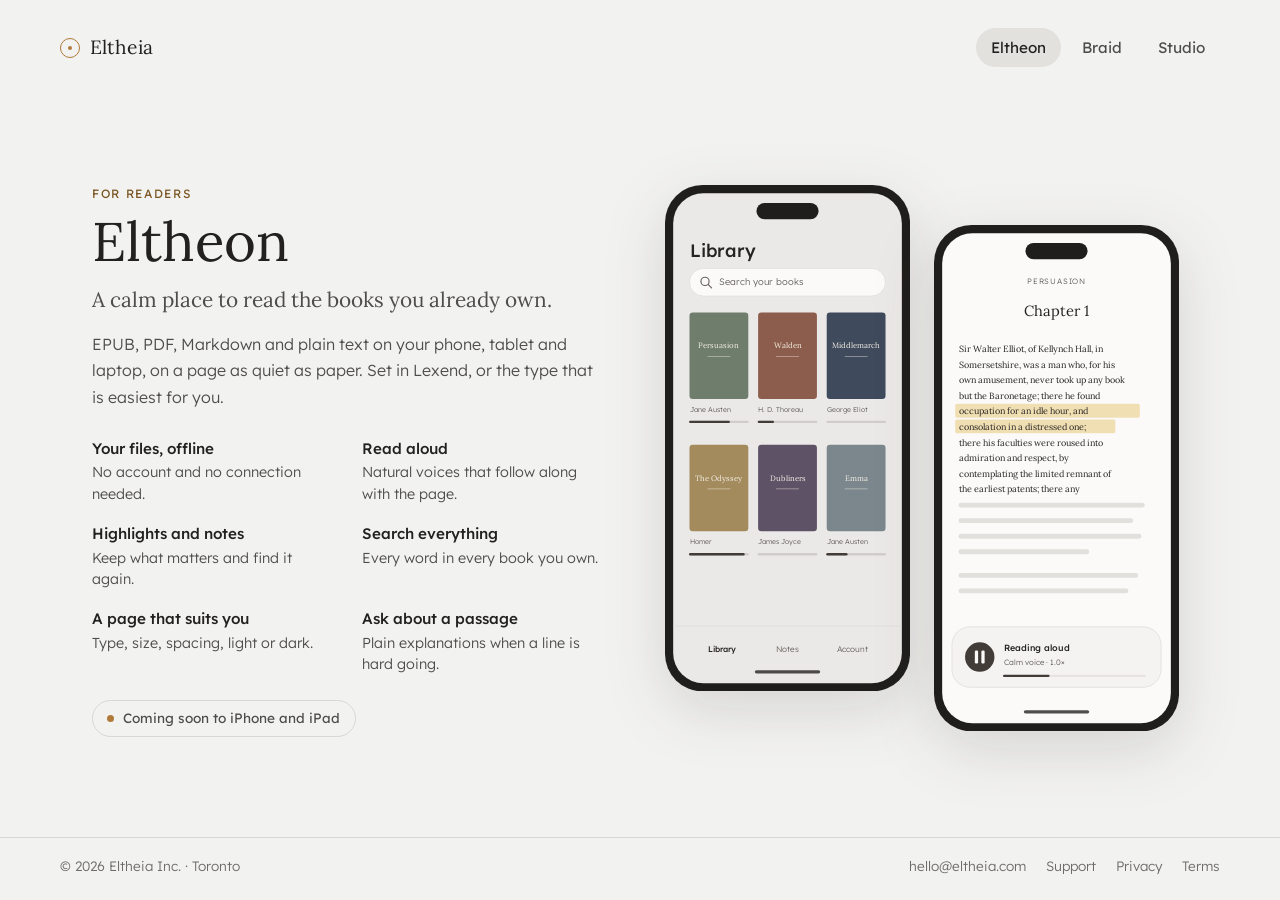
==== eltheon.html @ 0a736877 "Tabbed site: Eltheon, Braid and Studio pages with app previews, Lexend text" ====
<!doctype html>
<html lang="en">
<head>
<meta charset="utf-8">
<meta name="viewport" content="width=device-width, initial-scale=1">
<title>Eltheon · Eltheia</title>
<meta name="description" content="Eltheon is a calm reader for the EPUB, PDF, Markdown and text files you already own, with read aloud, highlights and notes.">
<link rel="icon" href="/favicon.svg" type="image/svg+xml">
<link rel="preconnect" href="https://fonts.googleapis.com">
<link rel="preconnect" href="https://fonts.gstatic.com" crossorigin>
<link href="https://fonts.googleapis.com/css2?family=Lexend:wght@300;400;500&family=Lora:wght@400;500&display=swap" rel="stylesheet">
<link rel="stylesheet" href="/style.css">
</head>
<body>
<header class="top">
  <a class="brand" href="/"><span class="dot sm" aria-hidden="true"></span>Eltheia</a>
  <nav class="tabs"><a href="/eltheon" aria-current="page">Eltheon</a><a href="/braid">Braid</a><a href="/studio">Studio</a></nav>
</header>
<main class="app">
  <div>
    <span class="label">For readers</span>
    <h1>Eltheon</h1>
    <p class="lede">A calm place to read the books you already own.</p>
    <p>EPUB, PDF, Markdown and plain text on your phone, tablet and laptop, on a page as quiet as paper. Set in Lexend, or the type that is easiest for you.</p>
    <ul class="features">
      <li><strong>Your files, offline</strong>No account and no connection needed.</li>
      <li><strong>Read aloud</strong>Natural voices that follow along with the page.</li>
      <li><strong>Highlights and notes</strong>Keep what matters and find it again.</li>
      <li><strong>Search everything</strong>Every word in every book you own.</li>
      <li><strong>A page that suits you</strong>Type, size, spacing, light or dark.</li>
      <li><strong>Ask about a passage</strong>Plain explanations when a line is hard going.</li>
    </ul>
    <span class="status">Coming soon to iPhone and iPad</span>
  </div>

  <div class="shots phones">
    <svg viewBox="0 0 300 620" role="img" aria-label="Eltheon library screen with six book covers">
      <rect width="300" height="620" rx="46" fill="#1f1e1c"/>
      <rect x="10" y="10" width="280" height="600" rx="37" fill="#ebe9e7"/>
      <rect x="112" y="22" width="76" height="20" rx="10" fill="#1f1e1c"/>
      <text x="30" y="88" font-family="Lexend, sans-serif" font-size="22" font-weight="500" fill="#262421">Library</text>
      <rect x="30" y="102" width="240" height="34" rx="17" fill="#fbfaf9" stroke="#dfdedb"/>
      <circle cx="49" cy="118" r="5" fill="none" stroke="#66635f" stroke-width="1.4"/>
      <line x1="53" y1="122" x2="57" y2="126" stroke="#66635f" stroke-width="1.4" stroke-linecap="round"/>
      <text x="66" y="123" font-family="Lexend, sans-serif" font-size="11.5" font-weight="300" fill="#66635f">Search your books</text>
      <g font-family="Lora, serif" font-size="9.5" fill="#f6f1e6" text-anchor="middle">
        <rect x="30" y="156" width="72" height="106" rx="4" fill="#6f7d6c"/><text x="66" y="200">Persuasion</text><line x1="52" y1="210" x2="80" y2="210" stroke="#f6f1e6" stroke-opacity=".5"/>
        <rect x="114" y="156" width="72" height="106" rx="4" fill="#8c5d4c"/><text x="150" y="200">Walden</text><line x1="136" y1="210" x2="164" y2="210" stroke="#f6f1e6" stroke-opacity=".5"/>
        <rect x="198" y="156" width="72" height="106" rx="4" fill="#3f4a5c"/><text x="234" y="200">Middlemarch</text><line x1="220" y1="210" x2="248" y2="210" stroke="#f6f1e6" stroke-opacity=".5"/>
        <rect x="30" y="318" width="72" height="106" rx="4" fill="#a38b5e"/><text x="66" y="362">The Odyssey</text><line x1="52" y1="372" x2="80" y2="372" stroke="#f6f1e6" stroke-opacity=".5"/>
        <rect x="114" y="318" width="72" height="106" rx="4" fill="#5e5266"/><text x="150" y="362">Dubliners</text><line x1="136" y1="372" x2="164" y2="372" stroke="#f6f1e6" stroke-opacity=".5"/>
        <rect x="198" y="318" width="72" height="106" rx="4" fill="#7b878c"/><text x="234" y="362">Emma</text><line x1="220" y1="372" x2="248" y2="372" stroke="#f6f1e6" stroke-opacity=".5"/>
      </g>
      <g font-family="Lexend, sans-serif" font-size="8.5" font-weight="300" fill="#605d59">
        <text x="30" y="278">Jane Austen</text><text x="114" y="278">H. D. Thoreau</text><text x="198" y="278">George Eliot</text>
        <text x="30" y="440">Homer</text><text x="114" y="440">James Joyce</text><text x="198" y="440">Jane Austen</text>
      </g>
      <g stroke-width="3" stroke-linecap="round">
        <line x1="31" y1="290" x2="101" y2="290" stroke="#d0cdca"/><line x1="31" y1="290" x2="78" y2="290" stroke="#413c38"/>
        <line x1="115" y1="290" x2="185" y2="290" stroke="#d0cdca"/><line x1="115" y1="290" x2="132" y2="290" stroke="#413c38"/>
        <line x1="199" y1="290" x2="269" y2="290" stroke="#d0cdca"/>
        <line x1="31" y1="452" x2="101" y2="452" stroke="#d0cdca"/><line x1="31" y1="452" x2="96" y2="452" stroke="#413c38"/>
        <line x1="115" y1="452" x2="185" y2="452" stroke="#d0cdca"/>
        <line x1="199" y1="452" x2="269" y2="452" stroke="#d0cdca"/><line x1="199" y1="452" x2="222" y2="452" stroke="#413c38"/>
      </g>
      <line x1="10" y1="540" x2="290" y2="540" stroke="#dfdedb"/>
      <g font-family="Lexend, sans-serif" font-size="10" text-anchor="middle">
        <text x="70" y="572" fill="#262421" font-weight="500">Library</text>
        <text x="150" y="572" fill="#66635f" font-weight="300">Notes</text>
        <text x="230" y="572" fill="#66635f" font-weight="300">Account</text>
      </g>
      <rect x="110" y="594" width="80" height="4" rx="2" fill="#262421" opacity=".8"/>
    </svg>

    <svg viewBox="0 0 300 620" role="img" aria-label="Eltheon reading a page of Persuasion with a highlight and the read aloud bar">
      <rect width="300" height="620" rx="46" fill="#1f1e1c"/>
      <rect x="10" y="10" width="280" height="600" rx="37" fill="#fbfaf9"/>
      <rect x="112" y="22" width="76" height="20" rx="10" fill="#1f1e1c"/>
      <text x="150" y="72" text-anchor="middle" font-family="Lexend, sans-serif" font-size="9.5" font-weight="300" fill="#605d59" letter-spacing="1">PERSUASION</text>
      <text x="150" y="112" text-anchor="middle" font-family="Lora, serif" font-size="18" fill="#262421">Chapter 1</text>
      <rect x="26" y="219" width="226" height="17" rx="2" fill="#f1dfb4"/>
      <rect x="26" y="238" width="196" height="17" rx="2" fill="#f1dfb4"/>
      <g font-family="Lora, serif" font-size="11" fill="#262421">
        <text x="30" y="156">Sir Walter Elliot, of Kellynch Hall, in</text>
        <text x="30" y="175">Somersetshire, was a man who, for his</text>
        <text x="30" y="194">own amusement, never took up any book</text>
        <text x="30" y="213">but the Baronetage; there he found</text>
        <text x="30" y="232">occupation for an idle hour, and</text>
        <text x="30" y="251">consolation in a distressed one;</text>
        <text x="30" y="270">there his faculties were roused into</text>
        <text x="30" y="289">admiration and respect, by</text>
        <text x="30" y="308">contemplating the limited remnant of</text>
        <text x="30" y="327">the earliest patents; there any</text>
      </g>
      <g fill="#e2e0dc">
        <rect x="30" y="340" width="228" height="6" rx="3"/>
        <rect x="30" y="359" width="214" height="6" rx="3"/>
        <rect x="30" y="378" width="224" height="6" rx="3"/>
        <rect x="30" y="397" width="160" height="6" rx="3"/>
        <rect x="30" y="426" width="220" height="6" rx="3"/>
        <rect x="30" y="445" width="208" height="6" rx="3"/>
      </g>
      <rect x="22" y="492" width="256" height="74" rx="22" fill="#f5f3f1" stroke="#dfdedb"/>
      <circle cx="56" cy="529" r="18" fill="#413c38"/>
      <rect x="50" y="521" width="4" height="16" rx="1.5" fill="#fbfaf9"/>
      <rect x="58" y="521" width="4" height="16" rx="1.5" fill="#fbfaf9"/>
      <text x="86" y="522" font-family="Lexend, sans-serif" font-size="11" font-weight="500" fill="#262421">Reading aloud</text>
      <text x="86" y="539" font-family="Lexend, sans-serif" font-size="9.5" font-weight="300" fill="#605d59">Calm voice · 1.0×</text>
      <line x1="86" y1="552" x2="258" y2="552" stroke="#e6e4e1" stroke-width="3" stroke-linecap="round"/>
      <line x1="86" y1="552" x2="140" y2="552" stroke="#413c38" stroke-width="3" stroke-linecap="round"/>
      <rect x="110" y="594" width="80" height="4" rx="2" fill="#262421" opacity=".8"/>
    </svg>
  </div>
</main>
<footer class="site">
  <span>© 2026 Eltheia Inc. · Toronto</span>
  <nav>
    <a href="mailto:hello@eltheia.com">hello@eltheia.com</a>
    <a href="/support">Support</a>
    <a href="/privacy">Privacy</a>
    <a href="/terms">Terms</a>
  </nav>
</footer>
</body>
</html>
---- style.css ----
:root {
  --page: #f2f2f1;
  --card: #fafaf9;
  --ink: #222120;
  --ink-soft: #4f4d4a;
  --muted: #6f6c68;
  --line: #d9d7d3;
  --bronze: #b07a3a;
  --bronze-ink: #7a5420;
  --serif: "Lora", Georgia, serif;
  --sans: "Lexend", system-ui, -apple-system, "Segoe UI", sans-serif;
  color-scheme: light;
}
* { box-sizing: border-box; }
html { -webkit-text-size-adjust: 100%; }
body {
  margin: 0;
  min-height: 100vh;
  min-height: 100svh;
  display: flex;
  flex-direction: column;
  background: var(--page);
  color: var(--ink);
  font: 300 16px/1.65 var(--sans);
}
a { color: inherit; text-decoration: none; }
a:hover { color: var(--bronze-ink); }
p a, li a { text-decoration: underline; text-decoration-color: var(--line); text-underline-offset: 3px; }
strong { font-weight: 500; }

.label {
  font-size: 0.75rem;
  font-weight: 400;
  letter-spacing: 0.14em;
  text-transform: uppercase;
}

/* The mark: a bronze ring with a dot in it */
.dot {
  width: 42px;
  height: 42px;
  border: 1.5px solid var(--bronze);
  border-radius: 50%;
  display: grid;
  place-items: center;
  flex: none;
}
.dot::after {
  content: "";
  width: 6px;
  height: 6px;
  border-radius: 50%;
  background: var(--bronze);
}
.dot.sm { width: 20px; height: 20px; border-width: 1.25px; }
.dot.sm::after { width: 4px; height: 4px; }

/* Top bar with the tabs */
.top {
  display: flex;
  justify-content: space-between;
  align-items: center;
  gap: 1rem;
  padding: 1.75rem 3.75rem;
}
.top .label { color: var(--muted); }
.brand { display: flex; align-items: center; gap: 0.6rem; font: 400 1.2rem/1 var(--serif); letter-spacing: 0.02em; }
.tabs { display: flex; gap: 0.35rem; }
.tabs a {
  padding: 0.45rem 0.95rem;
  border-radius: 999px;
  font-size: 0.95rem;
  font-weight: 400;
  color: var(--ink-soft);
}
.tabs a:hover { color: var(--ink); background: #e8e7e4; }
.tabs a[aria-current="page"] { color: var(--ink); background: #e3e1dd; }

main { flex: 1; }

/* Home: one screen */
.home { display: flex; flex-direction: column; }
.mark {
  flex: 1;
  display: flex;
  flex-direction: column;
  align-items: center;
  justify-content: center;
  text-align: center;
  padding: 1rem 16px 3rem;
}
.mark h1 {
  font: 400 clamp(4rem, 13vw, 7.5rem)/1 var(--serif);
  letter-spacing: 0.02em;
  margin: 2rem 0 0;
}
.mark .say { color: var(--muted); margin-top: 2rem; letter-spacing: 0.18em; }
.mark .rule { width: 86px; height: 1px; background: var(--line); margin-top: 1.6rem; }
.mark .line { margin: 1.5rem 0 0; color: var(--ink-soft); font: 400 1.15rem/1.5 var(--serif); }

.strip {
  display: grid;
  grid-template-columns: repeat(3, 1fr);
  border-top: 1px solid var(--line);
}
.strip > * { padding: 1.4rem 3.75rem 1.6rem; font-weight: 400; }
.strip > * + * { border-left: 1px solid var(--line); }
.strip .label { color: var(--bronze-ink); display: block; margin-bottom: 0.15rem; }

/* App pages: words on the left, pictures on the right */
.app {
  max-width: 76rem;
  width: 100%;
  margin: 0 auto;
  padding: 1.5rem 3.75rem 2.5rem;
  display: grid;
  grid-template-columns: minmax(0, 1fr) minmax(0, 1.05fr);
  gap: 3.5rem;
  align-items: center;
  align-content: center;
}
.app .label, .studio > .label { color: var(--bronze-ink); }
.app h1, .studio h1 {
  font: 400 3.4rem/1.05 var(--serif);
  margin: 0.5rem 0 0.9rem;
}
.lede { font: 400 1.3rem/1.45 var(--serif); color: var(--ink); margin: 0 0 0.75rem; }
.app p, .studio p { color: var(--ink-soft); }
.app > div > p { max-width: 34rem; }

.features {
  list-style: none;
  padding: 0;
  margin: 1.75rem 0 1.5rem;
  display: grid;
  grid-template-columns: 1fr 1fr;
  gap: 1.1rem 2rem;
}
.features li { color: var(--ink-soft); font-size: 0.9rem; line-height: 1.5; }
.features strong { display: block; color: var(--ink); font-size: 0.95rem; margin-bottom: 0.1rem; }

.status {
  display: inline-flex;
  align-items: center;
  gap: 0.55rem;
  padding: 0.4rem 0.9rem;
  border: 1px solid var(--line);
  border-radius: 999px;
  font-size: 0.85rem;
  font-weight: 400;
  color: var(--ink-soft);
}
.status::before { content: ""; width: 7px; height: 7px; border-radius: 50%; background: var(--bronze); }

.shots { display: flex; justify-content: center; align-items: flex-start; gap: 1.5rem; }
.shots svg { display: block; height: auto; filter: drop-shadow(0 18px 30px rgba(40, 36, 30, 0.14)); }
.shots.phones svg { width: min(46%, 250px); }
.shots.phones svg + svg { margin-top: 2.5rem; }
.shots.tablets { flex-direction: column; align-items: center; gap: 1.25rem; }
.shots.tablets svg { width: min(100%, 400px); }
.shots.tablets svg:first-child { align-self: flex-start; }
.shots.tablets svg + svg { align-self: flex-end; }

/* Studio */
.studio {
  max-width: 60rem;
  width: 100%;
  margin: 0 auto;
  padding: 1.5rem 16px 2.5rem;
}
.studio .lede { max-width: 40rem; }
.principles {
  display: grid;
  grid-template-columns: repeat(3, 1fr);
  gap: 2rem;
  margin: 2.5rem 0;
  padding-top: 2rem;
  border-top: 1px solid var(--line);
}
.principles h2 { font: 400 1.25rem/1.3 var(--serif); margin: 0 0 0.5rem; }
.principles p { margin: 0; font-size: 0.95rem; }

/* Legal and support pages */
.section {
  max-width: 44rem;
  width: 100%;
  margin: 0 auto;
  padding: 2rem 16px 0;
}
h1.page { font: 400 2.2rem/1.2 var(--serif); margin: 0.6rem 0 1.25rem; }
main.section h2 { font: 400 1.35rem/1.3 var(--serif); margin: 2.5rem 0 0.5rem; }
main.section h3 { font-weight: 400; font-size: 1.1rem; margin: 1.75rem 0 0.25rem; }
p, li { color: var(--ink-soft); }
.updated { color: var(--muted); font-size: 0.9rem; }
main.section h1.page + .updated { margin-top: -0.5rem; }

footer.site {
  padding: 1.1rem 3.75rem 1.4rem;
  border-top: 1px solid var(--line);
  display: flex;
  flex-wrap: wrap;
  justify-content: space-between;
  gap: 0.5rem 1.5rem;
  font-size: 0.85rem;
  color: var(--muted);
}
footer.site nav { display: flex; flex-wrap: wrap; gap: 1.25rem; }
.section + footer.site { margin-top: 5rem; }

@media (max-width: 900px) {
  .app { grid-template-columns: 1fr; gap: 2.5rem; }
  .shots.tablets svg:first-child, .shots.tablets svg + svg { align-self: center; }
}
@media (max-width: 720px) {
  .top { padding: 1.25rem 16px; flex-wrap: wrap; }
  .tabs a { padding: 0.4rem 0.7rem; }
  .strip { grid-template-columns: 1fr; }
  .strip > * { padding: 1rem 16px; }
  .strip > * + * { border-left: 0; border-top: 1px solid var(--line); }
  .app { padding: 1rem 16px 2rem; }
  .app h1, .studio h1 { font-size: 2.6rem; }
  .features { grid-template-columns: 1fr; }
  .principles { grid-template-columns: 1fr; gap: 1.5rem; }
  .shots { gap: 0.9rem; }
  .shots.phones svg + svg { margin-top: 1.5rem; }
  footer.site { padding: 1rem 16px 1.25rem; }
}
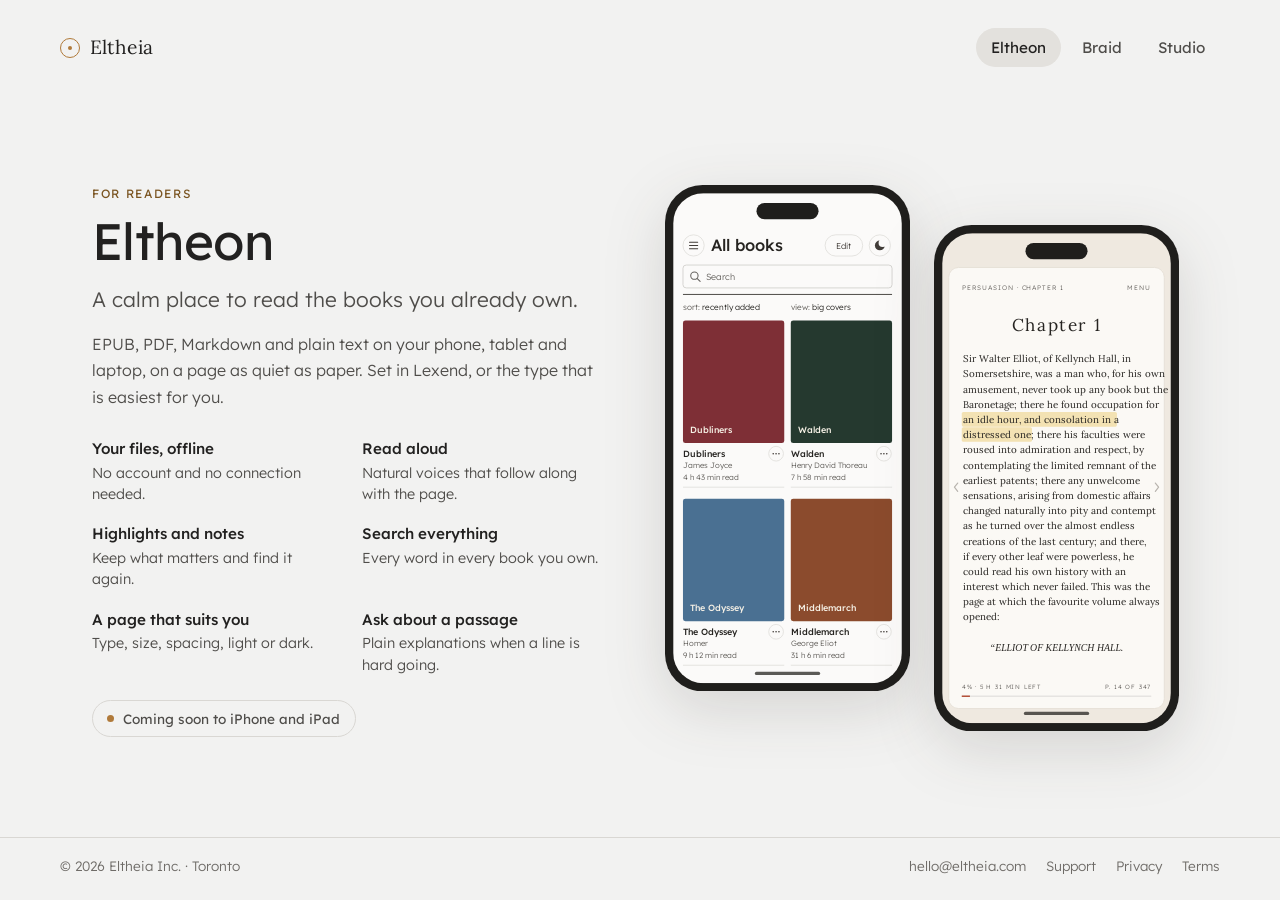
==== commit dcfa7288: "Lexend everywhere but the name, Eltheon previews from the real app, drop tagline and Toronto label" ====
--- a/eltheon.html
+++ b/eltheon.html
@@ -34,81 +34,103 @@
   </div>
 
   <div class="shots phones">
-    <svg viewBox="0 0 300 620" role="img" aria-label="Eltheon library screen with six book covers">
+    <svg viewBox="0 0 300 620" role="img" aria-label="Eltheon library: All books, shown as big covers">
+      <defs><clipPath id="elt-lib"><rect x="10" y="10" width="280" height="600" rx="37"/></clipPath></defs>
       <rect width="300" height="620" rx="46" fill="#1f1e1c"/>
-      <rect x="10" y="10" width="280" height="600" rx="37" fill="#ebe9e7"/>
+      <g clip-path="url(#elt-lib)">
+        <rect x="10" y="10" width="280" height="600" fill="#fbfaf9"/>
+        <circle cx="35" cy="74" r="13" fill="none" stroke="#dfdedb"/>
+        <g stroke="#413c38" stroke-width="1.3" stroke-linecap="round"><line x1="30" y1="70" x2="40" y2="70"/><line x1="30" y1="74" x2="40" y2="74"/><line x1="30" y1="78" x2="40" y2="78"/></g>
+        <text x="56" y="81" font-family="Lexend, sans-serif" font-size="20" font-weight="500" fill="#262421">All books</text>
+        <rect x="196" y="61" width="46" height="26" rx="13" fill="none" stroke="#dfdedb"/>
+        <text x="219" y="78" text-anchor="middle" font-family="Lexend, sans-serif" font-size="10.5" fill="#413c38">Edit</text>
+        <circle cx="263" cy="74" r="13" fill="none" stroke="#dfdedb"/>
+        <circle cx="263" cy="74" r="6" fill="#413c38"/><circle cx="266.5" cy="71" r="5" fill="#fbfaf9"/>
+        <rect x="22" y="98" width="256" height="28" rx="4" fill="#fbfaf9" stroke="#cfcdc9"/>
+        <circle cx="36" cy="111" r="4.5" fill="none" stroke="#66635f" stroke-width="1.3"/><line x1="39.5" y1="114.5" x2="43" y2="118" stroke="#66635f" stroke-width="1.3" stroke-linecap="round"/>
+        <text x="50" y="116" font-family="Lexend, sans-serif" font-size="11" font-weight="300" fill="#66635f">Search</text>
+        <line x1="22" y1="134" x2="278" y2="134" stroke="#262421"/>
+        <text x="22" y="153" font-family="Lexend, sans-serif" font-size="10" fill="#262421"><tspan font-weight="300" fill="#605d59">sort: </tspan>recently added</text>
+        <text x="154" y="153" font-family="Lexend, sans-serif" font-size="10" fill="#262421"><tspan font-weight="300" fill="#605d59">view: </tspan>big covers</text>
+        <rect x="22" y="166" width="124" height="150" rx="3" fill="#7e2f36"/>
+        <text x="31" y="304" font-family="Lexend, sans-serif" font-size="11" font-weight="500" fill="#f6f1e6">Dubliners</text>
+        <text x="22" y="333" font-family="Lexend, sans-serif" font-size="11" font-weight="500" fill="#262421">Dubliners</text>
+        <text x="22" y="347" font-family="Lexend, sans-serif" font-size="9.5" font-weight="300" fill="#605d59">James Joyce</text>
+        <text x="22" y="361" font-family="Lexend, sans-serif" font-size="9.5" font-weight="300" fill="#605d59">4 h 43 min read</text>
+        <circle cx="136" cy="329" r="9" fill="#fbfaf9" stroke="#dfdedb"/>
+        <g fill="#413c38"><circle cx="132.5" cy="329" r="1"/><circle cx="136" cy="329" r="1"/><circle cx="139.5" cy="329" r="1"/></g>
+        <line x1="22" y1="370" x2="146" y2="370" stroke="#dfdedb"/>
+        <rect x="154" y="166" width="124" height="150" rx="3" fill="#25392f"/>
+        <text x="163" y="304" font-family="Lexend, sans-serif" font-size="11" font-weight="500" fill="#f6f1e6">Walden</text>
+        <text x="154" y="333" font-family="Lexend, sans-serif" font-size="11" font-weight="500" fill="#262421">Walden</text>
+        <text x="154" y="347" font-family="Lexend, sans-serif" font-size="9.5" font-weight="300" fill="#605d59">Henry David Thoreau</text>
+        <text x="154" y="361" font-family="Lexend, sans-serif" font-size="9.5" font-weight="300" fill="#605d59">7 h 58 min read</text>
+        <circle cx="268" cy="329" r="9" fill="#fbfaf9" stroke="#dfdedb"/>
+        <g fill="#413c38"><circle cx="264.5" cy="329" r="1"/><circle cx="268" cy="329" r="1"/><circle cx="271.5" cy="329" r="1"/></g>
+        <line x1="154" y1="370" x2="278" y2="370" stroke="#dfdedb"/>
+        <rect x="22" y="384" width="124" height="150" rx="3" fill="#4a7092"/>
+        <text x="31" y="522" font-family="Lexend, sans-serif" font-size="11" font-weight="500" fill="#f6f1e6">The Odyssey</text>
+        <text x="22" y="551" font-family="Lexend, sans-serif" font-size="11" font-weight="500" fill="#262421">The Odyssey</text>
+        <text x="22" y="565" font-family="Lexend, sans-serif" font-size="9.5" font-weight="300" fill="#605d59">Homer</text>
+        <text x="22" y="579" font-family="Lexend, sans-serif" font-size="9.5" font-weight="300" fill="#605d59">9 h 12 min read</text>
+        <circle cx="136" cy="547" r="9" fill="#fbfaf9" stroke="#dfdedb"/>
+        <g fill="#413c38"><circle cx="132.5" cy="547" r="1"/><circle cx="136" cy="547" r="1"/><circle cx="139.5" cy="547" r="1"/></g>
+        <line x1="22" y1="588" x2="146" y2="588" stroke="#dfdedb"/>
+        <rect x="154" y="384" width="124" height="150" rx="3" fill="#8b4b2d"/>
+        <text x="163" y="522" font-family="Lexend, sans-serif" font-size="11" font-weight="500" fill="#f6f1e6">Middlemarch</text>
+        <text x="154" y="551" font-family="Lexend, sans-serif" font-size="11" font-weight="500" fill="#262421">Middlemarch</text>
+        <text x="154" y="565" font-family="Lexend, sans-serif" font-size="9.5" font-weight="300" fill="#605d59">George Eliot</text>
+        <text x="154" y="579" font-family="Lexend, sans-serif" font-size="9.5" font-weight="300" fill="#605d59">31 h 6 min read</text>
+        <circle cx="268" cy="547" r="9" fill="#fbfaf9" stroke="#dfdedb"/>
+        <g fill="#413c38"><circle cx="264.5" cy="547" r="1"/><circle cx="268" cy="547" r="1"/><circle cx="271.5" cy="547" r="1"/></g>
+        <line x1="154" y1="588" x2="278" y2="588" stroke="#dfdedb"/>
+      </g>
       <rect x="112" y="22" width="76" height="20" rx="10" fill="#1f1e1c"/>
-      <text x="30" y="88" font-family="Lexend, sans-serif" font-size="22" font-weight="500" fill="#262421">Library</text>
-      <rect x="30" y="102" width="240" height="34" rx="17" fill="#fbfaf9" stroke="#dfdedb"/>
-      <circle cx="49" cy="118" r="5" fill="none" stroke="#66635f" stroke-width="1.4"/>
-      <line x1="53" y1="122" x2="57" y2="126" stroke="#66635f" stroke-width="1.4" stroke-linecap="round"/>
-      <text x="66" y="123" font-family="Lexend, sans-serif" font-size="11.5" font-weight="300" fill="#66635f">Search your books</text>
-      <g font-family="Lora, serif" font-size="9.5" fill="#f6f1e6" text-anchor="middle">
-        <rect x="30" y="156" width="72" height="106" rx="4" fill="#6f7d6c"/><text x="66" y="200">Persuasion</text><line x1="52" y1="210" x2="80" y2="210" stroke="#f6f1e6" stroke-opacity=".5"/>
-        <rect x="114" y="156" width="72" height="106" rx="4" fill="#8c5d4c"/><text x="150" y="200">Walden</text><line x1="136" y1="210" x2="164" y2="210" stroke="#f6f1e6" stroke-opacity=".5"/>
-        <rect x="198" y="156" width="72" height="106" rx="4" fill="#3f4a5c"/><text x="234" y="200">Middlemarch</text><line x1="220" y1="210" x2="248" y2="210" stroke="#f6f1e6" stroke-opacity=".5"/>
-        <rect x="30" y="318" width="72" height="106" rx="4" fill="#a38b5e"/><text x="66" y="362">The Odyssey</text><line x1="52" y1="372" x2="80" y2="372" stroke="#f6f1e6" stroke-opacity=".5"/>
-        <rect x="114" y="318" width="72" height="106" rx="4" fill="#5e5266"/><text x="150" y="362">Dubliners</text><line x1="136" y1="372" x2="164" y2="372" stroke="#f6f1e6" stroke-opacity=".5"/>
-        <rect x="198" y="318" width="72" height="106" rx="4" fill="#7b878c"/><text x="234" y="362">Emma</text><line x1="220" y1="372" x2="248" y2="372" stroke="#f6f1e6" stroke-opacity=".5"/>
-      </g>
-      <g font-family="Lexend, sans-serif" font-size="8.5" font-weight="300" fill="#605d59">
-        <text x="30" y="278">Jane Austen</text><text x="114" y="278">H. D. Thoreau</text><text x="198" y="278">George Eliot</text>
-        <text x="30" y="440">Homer</text><text x="114" y="440">James Joyce</text><text x="198" y="440">Jane Austen</text>
-      </g>
-      <g stroke-width="3" stroke-linecap="round">
-        <line x1="31" y1="290" x2="101" y2="290" stroke="#d0cdca"/><line x1="31" y1="290" x2="78" y2="290" stroke="#413c38"/>
-        <line x1="115" y1="290" x2="185" y2="290" stroke="#d0cdca"/><line x1="115" y1="290" x2="132" y2="290" stroke="#413c38"/>
-        <line x1="199" y1="290" x2="269" y2="290" stroke="#d0cdca"/>
-        <line x1="31" y1="452" x2="101" y2="452" stroke="#d0cdca"/><line x1="31" y1="452" x2="96" y2="452" stroke="#413c38"/>
-        <line x1="115" y1="452" x2="185" y2="452" stroke="#d0cdca"/>
-        <line x1="199" y1="452" x2="269" y2="452" stroke="#d0cdca"/><line x1="199" y1="452" x2="222" y2="452" stroke="#413c38"/>
-      </g>
-      <line x1="10" y1="540" x2="290" y2="540" stroke="#dfdedb"/>
-      <g font-family="Lexend, sans-serif" font-size="10" text-anchor="middle">
-        <text x="70" y="572" fill="#262421" font-weight="500">Library</text>
-        <text x="150" y="572" fill="#66635f" font-weight="300">Notes</text>
-        <text x="230" y="572" fill="#66635f" font-weight="300">Account</text>
-      </g>
-      <rect x="110" y="594" width="80" height="4" rx="2" fill="#262421" opacity=".8"/>
+      <rect x="110" y="596" width="80" height="4" rx="2" fill="#262421" opacity=".75"/>
     </svg>
 
-    <svg viewBox="0 0 300 620" role="img" aria-label="Eltheon reading a page of Persuasion with a highlight and the read aloud bar">
+    <svg viewBox="0 0 300 620" role="img" aria-label="Eltheon reading Persuasion, with a highlighted passage">
+      <defs><clipPath id="elt-read"><rect x="10" y="10" width="280" height="600" rx="37"/></clipPath></defs>
       <rect width="300" height="620" rx="46" fill="#1f1e1c"/>
-      <rect x="10" y="10" width="280" height="600" rx="37" fill="#fbfaf9"/>
+      <g clip-path="url(#elt-read)">
+        <rect x="10" y="10" width="280" height="600" fill="#efe9e0"/>
+        <rect x="18" y="52" width="264" height="540" rx="12" fill="#fbf9f5" stroke="#e4ded4"/>
+        <text x="34" y="80" font-family="Lexend, sans-serif" font-size="8" letter-spacing="1.2" fill="#66635f">PERSUASION · CHAPTER 1</text>
+        <text x="266" y="80" text-anchor="end" font-family="Lexend, sans-serif" font-size="8" letter-spacing="1.2" fill="#66635f">MENU</text>
+        <text x="150" y="130" text-anchor="middle" font-family="Lora, serif" font-size="21" letter-spacing="2" fill="#262421">Chapter 1</text>
+        <rect x="34" y="228.9" width="190" height="18" rx="2" fill="#f3e2b3"/>
+        <rect x="34" y="247.5" width="86" height="18" rx="2" fill="#f3e2b3"/>
+        <g font-family="Lora, serif" font-size="12" fill="#262421">
+          <text x="36" y="168.0">Sir Walter Elliot, of Kellynch Hall, in</text>
+          <text x="36" y="186.6">Somersetshire, was a man who, for his own</text>
+          <text x="36" y="205.2">amusement, never took up any book but the</text>
+          <text x="36" y="223.8">Baronetage; there he found occupation for</text>
+          <text x="36" y="242.4">an idle hour, and consolation in a</text>
+          <text x="36" y="261.0">distressed one; there his faculties were</text>
+          <text x="36" y="279.6">roused into admiration and respect, by</text>
+          <text x="36" y="298.2">contemplating the limited remnant of the</text>
+          <text x="36" y="316.8">earliest patents; there any unwelcome</text>
+          <text x="36" y="335.4">sensations, arising from domestic affairs</text>
+          <text x="36" y="354.0">changed naturally into pity and contempt</text>
+          <text x="36" y="372.6">as he turned over the almost endless</text>
+          <text x="36" y="391.2">creations of the last century; and there,</text>
+          <text x="36" y="409.8">if every other leaf were powerless, he</text>
+          <text x="36" y="428.4">could read his own history with an</text>
+          <text x="36" y="447.0">interest which never failed. This was the</text>
+          <text x="36" y="465.6">page at which the favourite volume always</text>
+          <text x="36" y="484.2">opened:</text>
+        </g>
+        <g font-family="Lora, serif" font-size="12" fill="#262421" text-anchor="middle" font-style="italic">
+          <text x="150" y="521.4">“ELLIOT OF KELLYNCH HALL.</text>
+        </g>
+        <g fill="none" stroke="#b9b5af" stroke-width="1.5" stroke-linecap="round" stroke-linejoin="round"><path d="M29 316l-4 5 4 5"/><path d="M271 316l4 5-4 5"/></g>
+        <text x="34" y="568" font-family="Lexend, sans-serif" font-size="7.5" letter-spacing="1" fill="#66635f">4% · 5 H 31 MIN LEFT</text>
+        <text x="266" y="568" text-anchor="end" font-family="Lexend, sans-serif" font-size="7.5" letter-spacing="1" fill="#66635f">P. 14 OF 347</text>
+        <line x1="34" y1="577" x2="266" y2="577" stroke="#e6e4e1" stroke-width="2"/>
+        <line x1="34" y1="577" x2="44" y2="577" stroke="#b5523b" stroke-width="2"/>
+      </g>
       <rect x="112" y="22" width="76" height="20" rx="10" fill="#1f1e1c"/>
-      <text x="150" y="72" text-anchor="middle" font-family="Lexend, sans-serif" font-size="9.5" font-weight="300" fill="#605d59" letter-spacing="1">PERSUASION</text>
-      <text x="150" y="112" text-anchor="middle" font-family="Lora, serif" font-size="18" fill="#262421">Chapter 1</text>
-      <rect x="26" y="219" width="226" height="17" rx="2" fill="#f1dfb4"/>
-      <rect x="26" y="238" width="196" height="17" rx="2" fill="#f1dfb4"/>
-      <g font-family="Lora, serif" font-size="11" fill="#262421">
-        <text x="30" y="156">Sir Walter Elliot, of Kellynch Hall, in</text>
-        <text x="30" y="175">Somersetshire, was a man who, for his</text>
-        <text x="30" y="194">own amusement, never took up any book</text>
-        <text x="30" y="213">but the Baronetage; there he found</text>
-        <text x="30" y="232">occupation for an idle hour, and</text>
-        <text x="30" y="251">consolation in a distressed one;</text>
-        <text x="30" y="270">there his faculties were roused into</text>
-        <text x="30" y="289">admiration and respect, by</text>
-        <text x="30" y="308">contemplating the limited remnant of</text>
-        <text x="30" y="327">the earliest patents; there any</text>
-      </g>
-      <g fill="#e2e0dc">
-        <rect x="30" y="340" width="228" height="6" rx="3"/>
-        <rect x="30" y="359" width="214" height="6" rx="3"/>
-        <rect x="30" y="378" width="224" height="6" rx="3"/>
-        <rect x="30" y="397" width="160" height="6" rx="3"/>
-        <rect x="30" y="426" width="220" height="6" rx="3"/>
-        <rect x="30" y="445" width="208" height="6" rx="3"/>
-      </g>
-      <rect x="22" y="492" width="256" height="74" rx="22" fill="#f5f3f1" stroke="#dfdedb"/>
-      <circle cx="56" cy="529" r="18" fill="#413c38"/>
-      <rect x="50" y="521" width="4" height="16" rx="1.5" fill="#fbfaf9"/>
-      <rect x="58" y="521" width="4" height="16" rx="1.5" fill="#fbfaf9"/>
-      <text x="86" y="522" font-family="Lexend, sans-serif" font-size="11" font-weight="500" fill="#262421">Reading aloud</text>
-      <text x="86" y="539" font-family="Lexend, sans-serif" font-size="9.5" font-weight="300" fill="#605d59">Calm voice · 1.0×</text>
-      <line x1="86" y1="552" x2="258" y2="552" stroke="#e6e4e1" stroke-width="3" stroke-linecap="round"/>
-      <line x1="86" y1="552" x2="140" y2="552" stroke="#413c38" stroke-width="3" stroke-linecap="round"/>
-      <rect x="110" y="594" width="80" height="4" rx="2" fill="#262421" opacity=".8"/>
+      <rect x="110" y="596" width="80" height="4" rx="2" fill="#262421" opacity=".75"/>
     </svg>
   </div>
 </main>
--- a/style.css
+++ b/style.css
@@ -64,6 +64,7 @@
   padding: 1.75rem 3.75rem;
 }
 .top .label { color: var(--muted); }
+.top.end { justify-content: flex-end; }
 .brand { display: flex; align-items: center; gap: 0.6rem; font: 400 1.2rem/1 var(--serif); letter-spacing: 0.02em; }
 .tabs { display: flex; gap: 0.35rem; }
 .tabs a {
@@ -96,7 +97,6 @@
 }
 .mark .say { color: var(--muted); margin-top: 2rem; letter-spacing: 0.18em; }
 .mark .rule { width: 86px; height: 1px; background: var(--line); margin-top: 1.6rem; }
-.mark .line { margin: 1.5rem 0 0; color: var(--ink-soft); font: 400 1.15rem/1.5 var(--serif); }
 
 .strip {
   display: grid;
@@ -121,10 +121,11 @@
 }
 .app .label, .studio > .label { color: var(--bronze-ink); }
 .app h1, .studio h1 {
-  font: 400 3.4rem/1.05 var(--serif);
+  font: 400 3.2rem/1.1 var(--sans);
+  letter-spacing: -0.01em;
   margin: 0.5rem 0 0.9rem;
 }
-.lede { font: 400 1.3rem/1.45 var(--serif); color: var(--ink); margin: 0 0 0.75rem; }
+.lede { font: 300 1.3rem/1.5 var(--sans); color: var(--ink); margin: 0 0 0.75rem; }
 .app p, .studio p { color: var(--ink-soft); }
 .app > div > p { max-width: 34rem; }
 
@@ -177,7 +178,7 @@
   padding-top: 2rem;
   border-top: 1px solid var(--line);
 }
-.principles h2 { font: 400 1.25rem/1.3 var(--serif); margin: 0 0 0.5rem; }
+.principles h2 { font: 400 1.15rem/1.35 var(--sans); margin: 0 0 0.5rem; }
 .principles p { margin: 0; font-size: 0.95rem; }
 
 /* Legal and support pages */
@@ -187,8 +188,8 @@
   margin: 0 auto;
   padding: 2rem 16px 0;
 }
-h1.page { font: 400 2.2rem/1.2 var(--serif); margin: 0.6rem 0 1.25rem; }
-main.section h2 { font: 400 1.35rem/1.3 var(--serif); margin: 2.5rem 0 0.5rem; }
+h1.page { font: 400 2.1rem/1.2 var(--sans); margin: 0.6rem 0 1.25rem; }
+main.section h2 { font: 400 1.3rem/1.3 var(--sans); margin: 2.5rem 0 0.5rem; }
 main.section h3 { font-weight: 400; font-size: 1.1rem; margin: 1.75rem 0 0.25rem; }
 p, li { color: var(--ink-soft); }
 .updated { color: var(--muted); font-size: 0.9rem; }
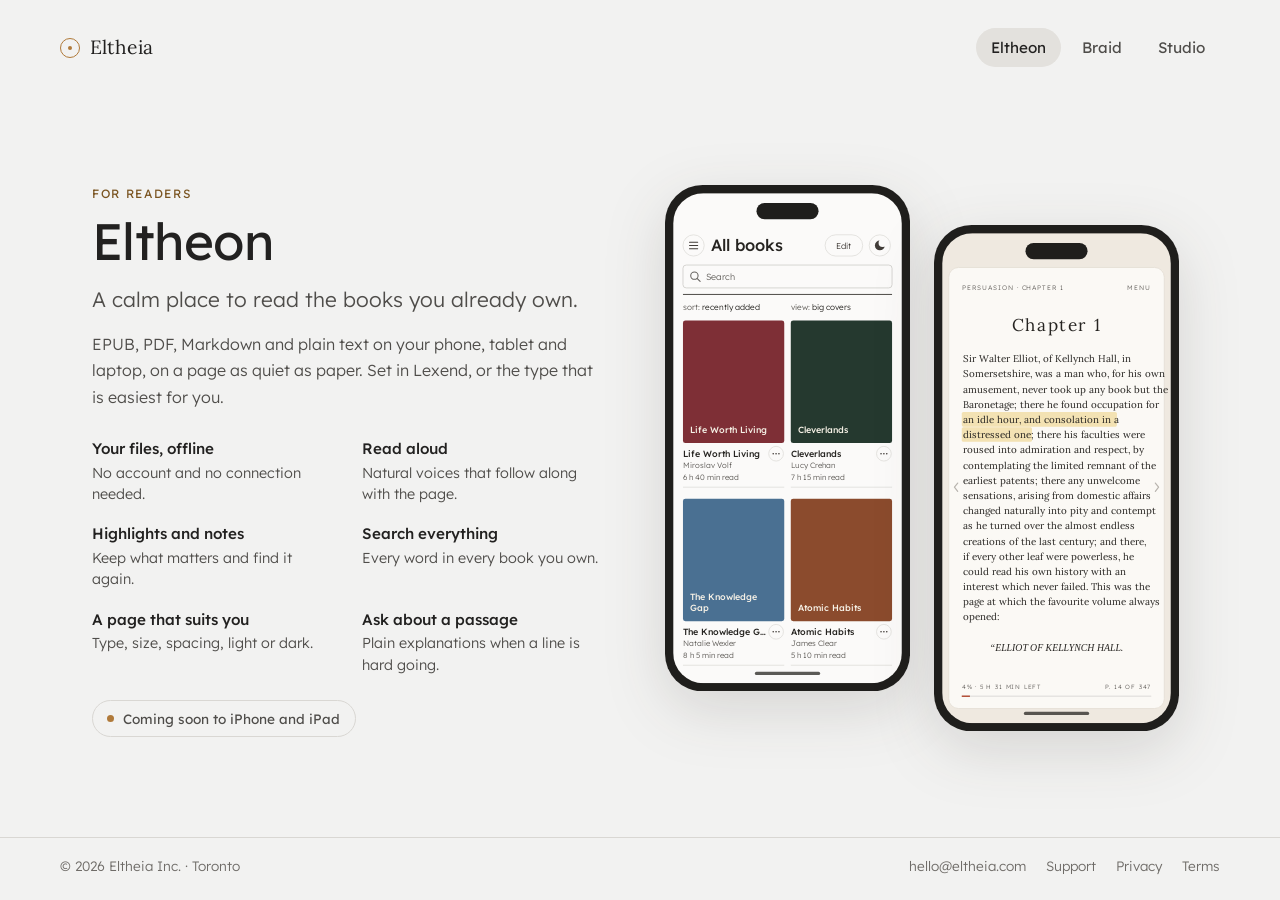
==== commit b31a621b: "Eltheon library preview shows Life Worth Living, Cleverlands, The Knowledge Gap, Atomic Habits" ====
--- a/eltheon.html
+++ b/eltheon.html
@@ -53,34 +53,34 @@
         <text x="22" y="153" font-family="Lexend, sans-serif" font-size="10" fill="#262421"><tspan font-weight="300" fill="#605d59">sort: </tspan>recently added</text>
         <text x="154" y="153" font-family="Lexend, sans-serif" font-size="10" fill="#262421"><tspan font-weight="300" fill="#605d59">view: </tspan>big covers</text>
         <rect x="22" y="166" width="124" height="150" rx="3" fill="#7e2f36"/>
-        <text x="31" y="304" font-family="Lexend, sans-serif" font-size="11" font-weight="500" fill="#f6f1e6">Dubliners</text>
-        <text x="22" y="333" font-family="Lexend, sans-serif" font-size="11" font-weight="500" fill="#262421">Dubliners</text>
-        <text x="22" y="347" font-family="Lexend, sans-serif" font-size="9.5" font-weight="300" fill="#605d59">James Joyce</text>
-        <text x="22" y="361" font-family="Lexend, sans-serif" font-size="9.5" font-weight="300" fill="#605d59">4 h 43 min read</text>
+        <text x="31" y="304" font-family="Lexend, sans-serif" font-size="11" font-weight="500" fill="#f6f1e6">Life Worth Living</text>
+        <text x="22" y="333" font-family="Lexend, sans-serif" font-size="11" font-weight="500" fill="#262421">Life Worth Living</text>
+        <text x="22" y="347" font-family="Lexend, sans-serif" font-size="9.5" font-weight="300" fill="#605d59">Miroslav Volf</text>
+        <text x="22" y="361" font-family="Lexend, sans-serif" font-size="9.5" font-weight="300" fill="#605d59">6 h 40 min read</text>
         <circle cx="136" cy="329" r="9" fill="#fbfaf9" stroke="#dfdedb"/>
         <g fill="#413c38"><circle cx="132.5" cy="329" r="1"/><circle cx="136" cy="329" r="1"/><circle cx="139.5" cy="329" r="1"/></g>
         <line x1="22" y1="370" x2="146" y2="370" stroke="#dfdedb"/>
         <rect x="154" y="166" width="124" height="150" rx="3" fill="#25392f"/>
-        <text x="163" y="304" font-family="Lexend, sans-serif" font-size="11" font-weight="500" fill="#f6f1e6">Walden</text>
-        <text x="154" y="333" font-family="Lexend, sans-serif" font-size="11" font-weight="500" fill="#262421">Walden</text>
-        <text x="154" y="347" font-family="Lexend, sans-serif" font-size="9.5" font-weight="300" fill="#605d59">Henry David Thoreau</text>
-        <text x="154" y="361" font-family="Lexend, sans-serif" font-size="9.5" font-weight="300" fill="#605d59">7 h 58 min read</text>
+        <text x="163" y="304" font-family="Lexend, sans-serif" font-size="11" font-weight="500" fill="#f6f1e6">Cleverlands</text>
+        <text x="154" y="333" font-family="Lexend, sans-serif" font-size="11" font-weight="500" fill="#262421">Cleverlands</text>
+        <text x="154" y="347" font-family="Lexend, sans-serif" font-size="9.5" font-weight="300" fill="#605d59">Lucy Crehan</text>
+        <text x="154" y="361" font-family="Lexend, sans-serif" font-size="9.5" font-weight="300" fill="#605d59">7 h 15 min read</text>
         <circle cx="268" cy="329" r="9" fill="#fbfaf9" stroke="#dfdedb"/>
         <g fill="#413c38"><circle cx="264.5" cy="329" r="1"/><circle cx="268" cy="329" r="1"/><circle cx="271.5" cy="329" r="1"/></g>
         <line x1="154" y1="370" x2="278" y2="370" stroke="#dfdedb"/>
         <rect x="22" y="384" width="124" height="150" rx="3" fill="#4a7092"/>
-        <text x="31" y="522" font-family="Lexend, sans-serif" font-size="11" font-weight="500" fill="#f6f1e6">The Odyssey</text>
-        <text x="22" y="551" font-family="Lexend, sans-serif" font-size="11" font-weight="500" fill="#262421">The Odyssey</text>
-        <text x="22" y="565" font-family="Lexend, sans-serif" font-size="9.5" font-weight="300" fill="#605d59">Homer</text>
-        <text x="22" y="579" font-family="Lexend, sans-serif" font-size="9.5" font-weight="300" fill="#605d59">9 h 12 min read</text>
+        <text x="31" y="508" font-family="Lexend, sans-serif" font-size="11" font-weight="500" fill="#f6f1e6">The Knowledge</text><text x="31" y="522" font-family="Lexend, sans-serif" font-size="11" font-weight="500" fill="#f6f1e6">Gap</text>
+        <text x="22" y="551" font-family="Lexend, sans-serif" font-size="11" font-weight="500" fill="#262421">The Knowledge G…</text>
+        <text x="22" y="565" font-family="Lexend, sans-serif" font-size="9.5" font-weight="300" fill="#605d59">Natalie Wexler</text>
+        <text x="22" y="579" font-family="Lexend, sans-serif" font-size="9.5" font-weight="300" fill="#605d59">8 h 5 min read</text>
         <circle cx="136" cy="547" r="9" fill="#fbfaf9" stroke="#dfdedb"/>
         <g fill="#413c38"><circle cx="132.5" cy="547" r="1"/><circle cx="136" cy="547" r="1"/><circle cx="139.5" cy="547" r="1"/></g>
         <line x1="22" y1="588" x2="146" y2="588" stroke="#dfdedb"/>
         <rect x="154" y="384" width="124" height="150" rx="3" fill="#8b4b2d"/>
-        <text x="163" y="522" font-family="Lexend, sans-serif" font-size="11" font-weight="500" fill="#f6f1e6">Middlemarch</text>
-        <text x="154" y="551" font-family="Lexend, sans-serif" font-size="11" font-weight="500" fill="#262421">Middlemarch</text>
-        <text x="154" y="565" font-family="Lexend, sans-serif" font-size="9.5" font-weight="300" fill="#605d59">George Eliot</text>
-        <text x="154" y="579" font-family="Lexend, sans-serif" font-size="9.5" font-weight="300" fill="#605d59">31 h 6 min read</text>
+        <text x="163" y="522" font-family="Lexend, sans-serif" font-size="11" font-weight="500" fill="#f6f1e6">Atomic Habits</text>
+        <text x="154" y="551" font-family="Lexend, sans-serif" font-size="11" font-weight="500" fill="#262421">Atomic Habits</text>
+        <text x="154" y="565" font-family="Lexend, sans-serif" font-size="9.5" font-weight="300" fill="#605d59">James Clear</text>
+        <text x="154" y="579" font-family="Lexend, sans-serif" font-size="9.5" font-weight="300" fill="#605d59">5 h 10 min read</text>
         <circle cx="268" cy="547" r="9" fill="#fbfaf9" stroke="#dfdedb"/>
         <g fill="#413c38"><circle cx="264.5" cy="547" r="1"/><circle cx="268" cy="547" r="1"/><circle cx="271.5" cy="547" r="1"/></g>
         <line x1="154" y1="588" x2="278" y2="588" stroke="#dfdedb"/>
